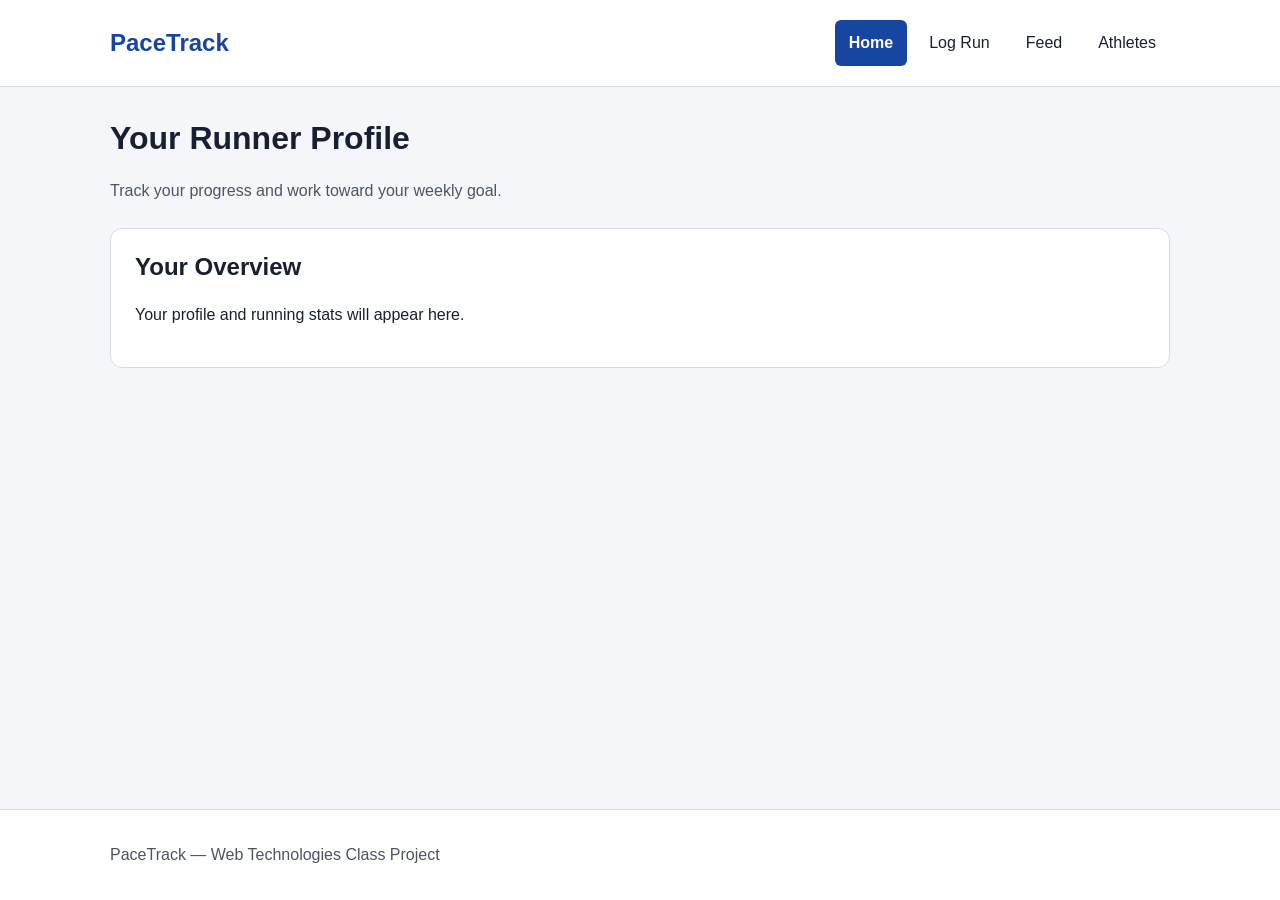
==== index.html @ 9861baba "Add shared page template and styling Added the basic structure for Home, Log Run, Feed, and Athletes" ====
<!DOCTYPE html>
<html lang="en">
<head>
  <meta charset="UTF-8">
  <meta name="viewport" content="width=device-width, initial-scale=1.0">

  <title>Home | PaceTrack</title>

  <link rel="stylesheet" href="css/style.css">

  <script src="js/storage.js" defer></script>
  <script src="js/profile.js" defer></script>
</head>

<body>
  <a class="skip-link" href="#main-content">Skip to content</a>

  <header class="site-header">
    <div class="container header-content">
      <a class="logo" href="index.html">PaceTrack</a>

      <nav aria-label="Main navigation">
        <ul class="nav-links">
          <li>
            <a href="index.html" aria-current="page">Home</a>
          </li>
          <li>
            <a href="tracker.html">Log Run</a>
          </li>
          <li>
            <a href="feed.html">Feed</a>
          </li>
          <li>
            <a href="athletes.html">Athletes</a>
          </li>
        </ul>
      </nav>
    </div>
  </header>

  <main id="main-content" class="container" tabindex="-1">
    <h1>Your Runner Profile</h1>
    <p class="page-description">
      Track your progress and work toward your weekly goal.
    </p>

    <section class="card" aria-labelledby="overview-heading">
      <h2 id="overview-heading">Your Overview</h2>
      <p>Your profile and running stats will appear here.</p>
    </section>
  </main>

  <footer class="site-footer">
    <div class="container">
      <p>PaceTrack — Web Technologies Class Project</p>
    </div>
  </footer>
</body>
</html>
---- css/style.css ----
/* Include padding and borders in element widths. */
* {
  box-sizing: border-box;
}

body {
  margin: 0;
  min-height: 100vh;
  display: flex;
  flex-direction: column;
  font-family: Arial, Helvetica, sans-serif;
  line-height: 1.6;
  color: #172033;
  background-color: #f4f6fa;
}

/* Shared content width for header, main, and footer. */
.container {
  width: 100%;
  max-width: 1100px;
  margin-inline: auto;
  padding-inline: 20px;
}

.site-header {
  background-color: #ffffff;
  border-bottom: 1px solid #d7dce5;
}

.header-content {
  display: flex;
  justify-content: space-between;
  align-items: center;
  flex-wrap: wrap;
  gap: 16px;
  padding-block: 20px;
}

.logo {
  color: #1746a2;
  font-size: 1.5rem;
  font-weight: bold;
  text-decoration: none;
}

.nav-links {
  display: flex;
  flex-wrap: wrap;
  gap: 8px;
  margin: 0;
  padding: 0;
  list-style: none;
}

.nav-links a {
  display: block;
  padding: 10px 14px;
  border-radius: 6px;
  color: #172033;
  text-decoration: none;
}

.nav-links a:hover {
  background-color: #e8eefb;
}

.nav-links a[aria-current="page"] {
  color: #ffffff;
  background-color: #1746a2;
  font-weight: bold;
}

/* Visible outline for keyboard users. */
a:focus-visible,
button:focus-visible,
input:focus-visible,
select:focus-visible,
textarea:focus-visible {
  outline: 3px solid #1746a2;
  outline-offset: 3px;
}

main {
  flex: 1;
  padding-block: 32px;
}

h1,
h2 {
  line-height: 1.2;
}

h1 {
  margin-top: 0;
}

.page-description {
  color: #4b5563;
  margin-bottom: 24px;
}

.card {
  padding: 24px;
  background-color: #ffffff;
  border: 1px solid #d7dce5;
  border-radius: 12px;
}

.card h2 {
  margin-top: 0;
}

.site-footer {
  padding-block: 16px;
  border-top: 1px solid #d7dce5;
  color: #4b5563;
  background-color: #ffffff;
}

/* Hidden until someone reaches it using the Tab key. */
.skip-link {
  position: absolute;
  top: 8px;
  left: 8px;
  transform: translateY(-200%);
  padding: 10px 16px;
  color: #ffffff;
  background-color: #1746a2;
  z-index: 100;
}

.skip-link:focus {
  transform: translateY(0);
}

@media (max-width: 600px) {
  .header-content {
    flex-direction: column;
    align-items: flex-start;
  }

  .nav-links {
    gap: 4px;
  }

  .nav-links a {
    padding: 10px;
  }

  .card {
    padding: 16px;
  }
}
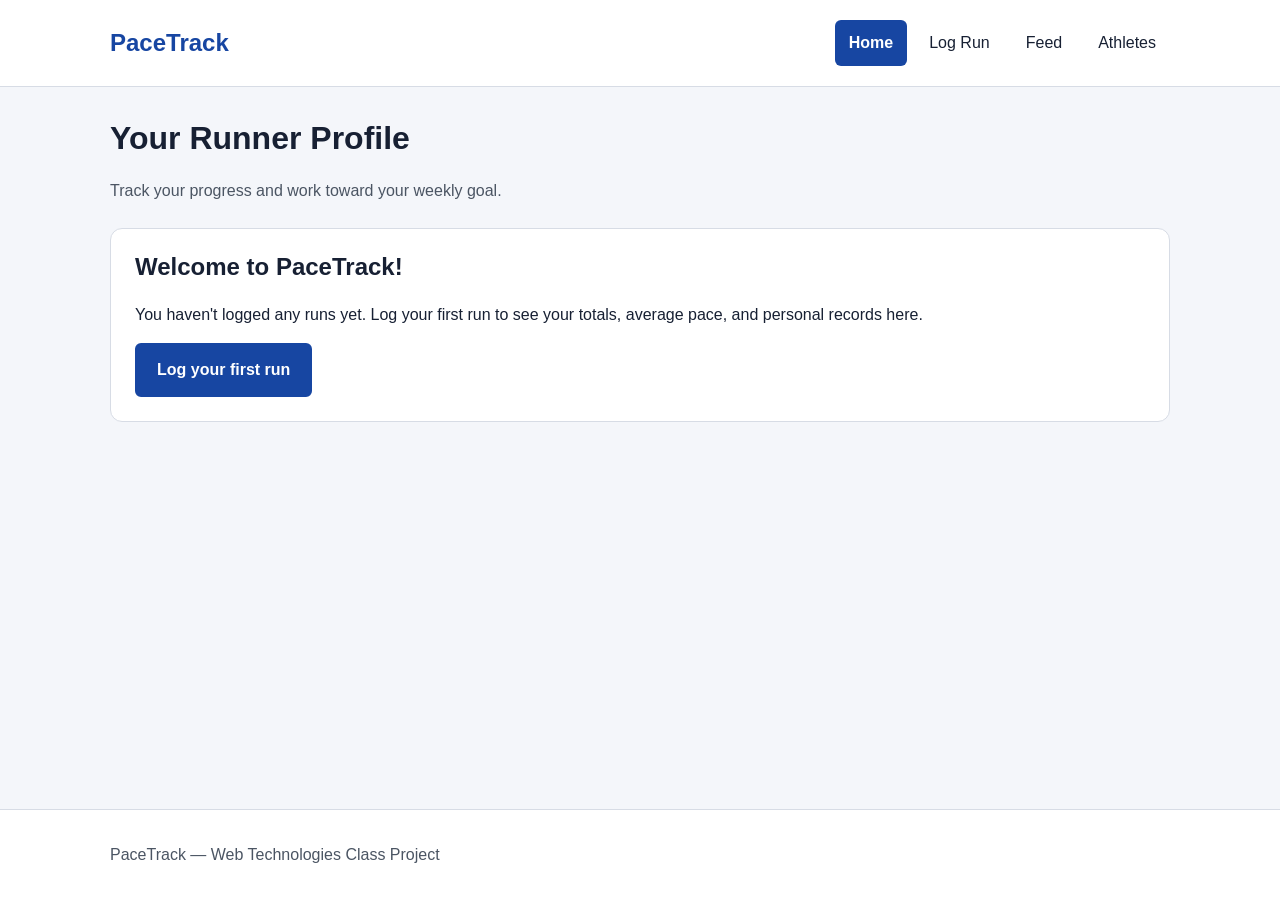
==== commit 1f6da58d: "Added Tracker and Index Pages Can now log runs and display them on the dashboard" ====
--- a/index.html
+++ b/index.html
@@ -44,10 +44,69 @@
       Track your progress and work toward your weekly goal.
     </p>
 
-    <section class="card" aria-labelledby="overview-heading">
-      <h2 id="overview-heading">Your Overview</h2>
-      <p>Your profile and running stats will appear here.</p>
+    <section class="card" id="empty-state" aria-labelledby="empty-heading" hidden>
+      <h2 id="empty-heading">Welcome to PaceTrack!</h2>
+      <p>You haven't logged any runs yet. Log your first run to see your totals, average pace, and personal records here.</p>
+      <a class="button" href="tracker.html">Log your first run</a>
     </section>
+
+    <div id="dashboard" hidden>
+      <section class="card" aria-labelledby="overview-heading">
+        <h2 id="overview-heading">Your Overview</h2>
+        <dl class="stat-grid">
+          <div class="stat">
+            <dt>Total runs</dt>
+            <dd id="stat-total-runs">0</dd>
+          </div>
+          <div class="stat">
+            <dt>Total distance</dt>
+            <dd id="stat-total-distance">0 mi</dd>
+          </div>
+          <div class="stat">
+            <dt>Overall average pace</dt>
+            <dd id="stat-average-pace">—</dd>
+          </div>
+        </dl>
+        <p class="stat-note">Overall average pace is your total running time divided by your total distance.</p>
+      </section>
+
+      <section class="card" aria-labelledby="records-heading">
+        <h2 id="records-heading">Personal Records</h2>
+        <dl class="stat-grid">
+          <div class="stat">
+            <dt>Longest run (distance)</dt>
+            <dd id="record-longest">—</dd>
+            <dd class="stat-detail" id="record-longest-detail"></dd>
+          </div>
+          <div class="stat">
+            <dt>Fastest average pace on a single run</dt>
+            <dd id="record-fastest">—</dd>
+            <dd class="stat-detail" id="record-fastest-detail"></dd>
+          </div>
+        </dl>
+      </section>
+
+      <section class="card" aria-labelledby="recent-heading">
+        <h2 id="recent-heading">Recent Runs</h2>
+        <p class="stat-note">Your five most recent runs, newest first.</p>
+        <div class="table-wrapper">
+          <table class="run-table">
+            <caption class="visually-hidden">Five most recent runs, newest first</caption>
+            <thead>
+              <tr>
+                <th scope="col">Date</th>
+                <th scope="col">Run</th>
+                <th scope="col">Distance</th>
+                <th scope="col">Duration</th>
+                <th scope="col">Pace</th>
+              </tr>
+            </thead>
+            <tbody id="recent-runs"></tbody>
+          </table>
+        </div>
+        <p><a href="tracker.html">Log another run</a></p>
+      </section>
+    </div>
   </main>
 
   <footer class="site-footer">
--- a/css/style.css
+++ b/css/style.css
@@ -150,4 +150,329 @@
   .card {
     padding: 16px;
   }
-}+}
+/* ---------- Shared helpers (Home + Log Run) ---------- */
+
+[hidden] {
+  display: none !important;
+}
+
+/* Text for screen readers only. */
+.visually-hidden {
+  position: absolute;
+  width: 1px;
+  height: 1px;
+  margin: -1px;
+  padding: 0;
+  overflow: hidden;
+  clip: rect(0 0 0 0);
+  white-space: nowrap;
+  border: 0;
+}
+
+.card + .card,
+
+div > .card + .card {
+  margin-top: 24px;
+}
+
+.button {
+  display: inline-block;
+  padding: 12px 20px;
+  border: 2px solid #1746a2;
+  border-radius: 6px;
+  color: #ffffff;
+  background-color: #1746a2;
+  font: inherit;
+  font-weight: bold;
+  text-decoration: none;
+  cursor: pointer;
+}
+
+.button:hover {
+  background-color: #10357c;
+  border-color: #10357c;
+}
+
+.empty-state {
+  color: #4b5563;
+}
+
+/* ---------- Log Run form ---------- */
+
+.form-hint {
+  color: #4b5563;
+  margin-top: 0;
+}
+
+.run-form {
+  display: grid;
+  gap: 16px;
+}
+
+.form-row {
+  display: grid;
+  grid-template-columns: repeat(auto-fit, minmax(220px, 1fr));
+  gap: 16px;
+}
+
+.form-field {
+  display: flex;
+  flex-direction: column;
+  gap: 4px;
+  min-width: 0;
+}
+
+.run-form label,
+.run-form legend {
+  font-weight: bold;
+}
+
+.run-form input,
+.run-form textarea {
+  width: 100%;
+  padding: 10px 12px;
+  border: 1px solid #8a94a6;
+  border-radius: 6px;
+  font: inherit;
+  color: #172033;
+  background-color: #ffffff;
+}
+
+.run-form input[aria-invalid="true"] {
+  border: 2px solid #b42318;
+}
+
+.duration-fieldset {
+  margin: 0;
+  padding: 12px 16px 8px;
+  border: 1px solid #d7dce5;
+  border-radius: 8px;
+}
+
+.duration-fieldset.has-error {
+  border-color: #b42318;
+}
+
+.duration-fieldset legend {
+  padding-inline: 4px;
+}
+
+.duration-inputs {
+  display: grid;
+  grid-template-columns: repeat(3, minmax(0, 1fr));
+  gap: 12px;
+}
+
+.duration-inputs label {
+  display: block;
+  font-weight: normal;
+}
+
+.field-error {
+  margin: 0;
+  min-height: 0;
+  color: #b42318;
+  font-weight: bold;
+}
+
+.field-error:empty {
+  display: none;
+}
+
+.pace-preview {
+  margin: 0;
+  font-size: 1.1rem;
+}
+
+.run-form .button {
+  justify-self: start;
+}
+
+.form-status:empty {
+  display: none;
+}
+
+.form-status {
+  padding: 12px 16px;
+  border-radius: 6px;
+}
+
+.form-status.is-success {
+  color: #05603a;
+  background-color: #ecfdf3;
+  border: 1px solid #6ce9a6;
+}
+
+.form-status.is-error {
+  color: #912018;
+  background-color: #fef3f2;
+  border: 1px solid #fda29b;
+}
+
+/* ---------- Run history list ---------- */
+
+.run-list {
+  display: grid;
+  gap: 12px;
+  margin: 0;
+  padding: 0;
+  list-style: none;
+}
+
+.run-item {
+  padding: 16px;
+  border: 1px solid #d7dce5;
+  border-radius: 8px;
+}
+
+.run-item p {
+  margin: 0;
+}
+
+.run-item-title {
+  font-weight: bold;
+  overflow-wrap: anywhere;
+}
+
+.run-item-date,
+.run-item-notes {
+  color: #4b5563;
+}
+
+.run-item-notes {
+  margin-top: 8px !important;
+  white-space: pre-wrap;
+  overflow-wrap: anywhere;
+}
+
+.run-stats {
+  display: flex;
+  flex-wrap: wrap;
+  gap: 8px 24px;
+  margin: 8px 0 0;
+}
+
+.run-stats dt {
+  font-size: 0.85rem;
+  color: #4b5563;
+}
+
+.run-stats dd {
+  margin: 0;
+  font-weight: bold;
+}
+
+/* ---------- Home dashboard ---------- */
+
+.stat-grid {
+  display: grid;
+  grid-template-columns: repeat(auto-fit, minmax(200px, 1fr));
+  gap: 16px;
+  margin: 0;
+}
+
+.stat {
+  padding: 16px;
+  border-radius: 8px;
+  background-color: #e8eefb;
+}
+
+.stat dt {
+  color: #4b5563;
+  font-size: 0.9rem;
+}
+
+.stat dd {
+  margin: 0;
+  font-size: 1.75rem;
+  font-weight: bold;
+  color: #1746a2;
+}
+
+.stat dd.stat-detail {
+  font-size: 0.9rem;
+  font-weight: normal;
+  color: #4b5563;
+  overflow-wrap: anywhere;
+}
+
+.stat-note {
+  color: #4b5563;
+  font-size: 0.9rem;
+  margin-bottom: 0;
+}
+
+.table-wrapper {
+  margin-top: 16px;
+}
+
+.run-table {
+  width: 100%;
+  border-collapse: collapse;
+}
+
+.run-table th,
+.run-table td {
+  padding: 10px 12px;
+  border-bottom: 1px solid #d7dce5;
+  text-align: left;
+}
+
+.run-table td:nth-child(2) {
+  overflow-wrap: anywhere;
+}
+
+.run-table th {
+  background-color: #f4f6fa;
+}
+
+@media (max-width: 600px) {
+  .duration-inputs {
+    gap: 8px;
+  }
+
+  .stat dd {
+    font-size: 1.4rem;
+  }
+
+  /* Stack table rows as labeled cards on small screens. */
+  .run-table thead {
+    position: absolute;
+    width: 1px;
+    height: 1px;
+    overflow: hidden;
+    clip: rect(0 0 0 0);
+  }
+
+  .run-table,
+  .run-table tbody,
+  .run-table tr,
+  .run-table td {
+    display: block;
+    width: 100%;
+  }
+
+  .run-table tr {
+    margin-bottom: 12px;
+    border: 1px solid #d7dce5;
+    border-radius: 8px;
+  }
+
+  .run-table td {
+    display: flex;
+    justify-content: space-between;
+    gap: 12px;
+    padding: 8px 12px;
+  }
+
+  .run-table td:last-child {
+    border-bottom: none;
+  }
+
+  .run-table td::before {
+    content: attr(data-label);
+    font-weight: bold;
+    color: #4b5563;
+  }
+}
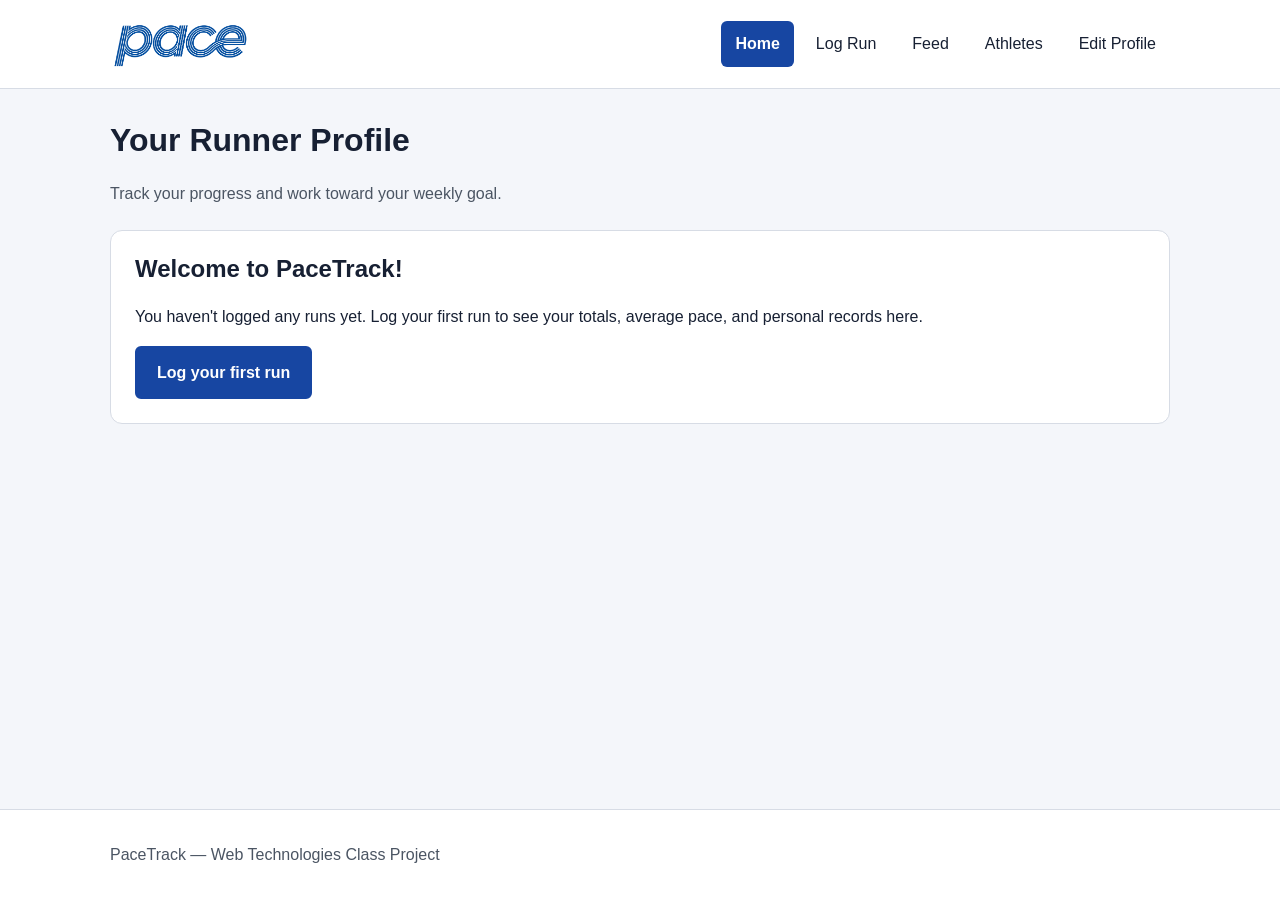
==== commit dc259630: "Athletes, Feed, & Edit Profile Completed the athletes and feed page. Added an additional Edit profil" ====
--- a/index.html
+++ b/index.html
@@ -17,7 +17,9 @@
 
   <header class="site-header">
     <div class="container header-content">
-      <a class="logo" href="index.html">PaceTrack</a>
+      <a class="logo" href="index.html" aria-label="PaceTrack home">
+        <img src="images/pacetrack-logo.png" alt="PaceTrack" width="144" height="48">
+      </a>
 
       <nav aria-label="Main navigation">
         <ul class="nav-links">
@@ -33,6 +35,9 @@
           <li>
             <a href="athletes.html">Athletes</a>
           </li>
+          <li>
+            <a href="edit-profile.html">Edit Profile</a>
+          </li>
         </ul>
       </nav>
     </div>
@@ -40,7 +45,7 @@
 
   <main id="main-content" class="container" tabindex="-1">
     <h1>Your Runner Profile</h1>
-    <p class="page-description">
+    <p class="page-description" id="home-intro">
       Track your progress and work toward your weekly goal.
     </p>
 
--- a/css/style.css
+++ b/css/style.css
@@ -37,10 +37,15 @@
 }
 
 .logo {
-  color: #1746a2;
-  font-size: 1.5rem;
-  font-weight: bold;
+  display: inline-flex;
+  align-items: center;
   text-decoration: none;
+}
+
+.logo img {
+  display: block;
+  height: 48px;
+  width: auto;
 }
 
 .nav-links {
@@ -476,3 +481,404 @@
     color: #4b5563;
   }
 }
+
+/* ---------- Feed + Athletes (community) ---------- */
+
+.button-secondary {
+  color: #1746a2;
+  background-color: #ffffff;
+}
+
+.button-secondary:hover {
+  color: #ffffff;
+}
+
+.section-header {
+  display: flex;
+  flex-wrap: wrap;
+  justify-content: space-between;
+  align-items: baseline;
+  gap: 8px 16px;
+}
+
+.section-header a {
+  color: #1746a2;
+  font-weight: bold;
+}
+
+.community-note {
+  color: #4b5563;
+  margin-top: 0;
+}
+
+.community-note a {
+  color: #1746a2;
+}
+
+.badge {
+  display: inline-block;
+  padding: 1px 8px;
+  border-radius: 999px;
+  font-size: 0.8rem;
+  font-weight: bold;
+  line-height: 1.5;
+  white-space: nowrap;
+  vertical-align: middle;
+}
+
+.badge-sample {
+  color: #7a2e0e;
+  background-color: #fef0c7;
+  border: 1px solid #f7b27a;
+}
+
+.badge-me {
+  color: #1746a2;
+  background-color: #e8eefb;
+  border: 1px solid #a9bdf0;
+}
+
+/* Warnings about storage problems, shown above the main card. */
+.notice {
+  margin-bottom: 24px;
+  padding: 12px 16px;
+  color: #7a2e0e;
+  background-color: #fffaeb;
+  border: 1px solid #f7b27a;
+  border-radius: 8px;
+}
+
+.notice p {
+  margin: 0;
+}
+
+.notice .button {
+  margin-top: 12px;
+}
+
+/* Filters: radio buttons styled as a segmented control. */
+.filter-group {
+  margin: 0;
+  padding: 0;
+  border: 0;
+  min-width: 0;
+}
+
+.filter-group legend {
+  padding: 0;
+  margin-bottom: 6px;
+  font-weight: bold;
+}
+
+.segmented {
+  position: relative;
+  display: inline-flex;
+  flex-wrap: wrap;
+  gap: 8px;
+}
+
+.segmented input {
+  position: absolute;
+  opacity: 0;
+  width: 1px;
+  height: 1px;
+  margin: 0;
+}
+
+.segmented label {
+  display: block;
+  padding: 8px 16px;
+  border: 2px solid #1746a2;
+  border-radius: 999px;
+  color: #1746a2;
+  background-color: #ffffff;
+  font-weight: bold;
+  cursor: pointer;
+}
+
+.segmented label:hover {
+  background-color: #e8eefb;
+}
+
+.segmented input:checked + label {
+  color: #ffffff;
+  background-color: #1746a2;
+}
+
+.segmented input:focus-visible + label {
+  outline: 3px solid #1746a2;
+  outline-offset: 3px;
+}
+
+.results-status {
+  margin: 16px 0 12px;
+  color: #4b5563;
+}
+
+.empty-panel {
+  padding: 20px;
+  border: 1px dashed #8a94a6;
+  border-radius: 8px;
+  color: #4b5563;
+}
+
+.empty-panel p {
+  margin: 0 0 12px;
+}
+
+.empty-panel p:last-child {
+  margin-bottom: 0;
+}
+
+.empty-panel a {
+  color: #1746a2;
+  font-weight: bold;
+}
+
+/* Like and Follow buttons: outlined, filled when pressed. */
+.button-toggle {
+  display: inline-flex;
+  align-items: center;
+  gap: 6px;
+  min-height: 44px;
+  padding: 8px 16px;
+  border: 2px solid #1746a2;
+  border-radius: 6px;
+  color: #1746a2;
+  background-color: #ffffff;
+  font: inherit;
+  font-weight: bold;
+  cursor: pointer;
+}
+
+.button-toggle:hover {
+  background-color: #e8eefb;
+}
+
+.button-toggle[aria-pressed="true"] {
+  color: #ffffff;
+  background-color: #1746a2;
+}
+
+.button-toggle[aria-pressed="true"]::before {
+  content: "\2713";
+}
+
+.button-toggle[aria-pressed="true"]:hover {
+  background-color: #10357c;
+  border-color: #10357c;
+}
+
+.button-toggle:disabled {
+  border-color: #8a94a6;
+  color: #4b5563;
+  background-color: #f4f6fa;
+  cursor: not-allowed;
+}
+
+.avatar {
+  display: inline-flex;
+  flex-shrink: 0;
+  align-items: center;
+  justify-content: center;
+  width: 44px;
+  height: 44px;
+  border-radius: 50%;
+  color: #ffffff;
+  font-weight: bold;
+  letter-spacing: 0.02em;
+}
+
+.avatar-large {
+  width: 56px;
+  height: 56px;
+  font-size: 1.2rem;
+}
+
+/* Feed */
+
+.activity-list {
+  display: grid;
+  gap: 16px;
+  margin: 0;
+  padding: 0;
+  list-style: none;
+}
+
+.activity-card {
+  padding: 16px;
+  border: 1px solid #d7dce5;
+  border-radius: 8px;
+}
+
+.activity-header {
+  display: flex;
+  align-items: center;
+  gap: 12px;
+}
+
+.activity-meta {
+  min-width: 0;
+}
+
+.activity-meta p {
+  margin: 0;
+}
+
+.activity-name {
+  overflow-wrap: anywhere;
+}
+
+.activity-date {
+  color: #4b5563;
+  font-size: 0.9rem;
+}
+
+.activity-title {
+  margin: 12px 0 0;
+  font-size: 1.15rem;
+  overflow-wrap: anywhere;
+}
+
+.activity-actions {
+  display: flex;
+  flex-wrap: wrap;
+  align-items: center;
+  gap: 8px 12px;
+  margin-top: 12px;
+}
+
+.like-count {
+  color: #4b5563;
+}
+
+/* Athletes */
+
+.athlete-controls {
+  display: flex;
+  flex-wrap: wrap;
+  align-items: flex-end;
+  gap: 16px 24px;
+  margin-bottom: 4px;
+}
+
+.search-field {
+  flex: 1 1 260px;
+}
+
+.search-field label {
+  font-weight: bold;
+}
+
+.search-field input {
+  width: 100%;
+  padding: 10px 12px;
+  border: 1px solid #8a94a6;
+  border-radius: 6px;
+  font: inherit;
+  color: #172033;
+  background-color: #ffffff;
+}
+
+.athlete-grid {
+  display: grid;
+  grid-template-columns: repeat(auto-fill, minmax(260px, 1fr));
+  gap: 16px;
+  margin: 0;
+  padding: 0;
+  list-style: none;
+}
+
+.athlete-card {
+  display: flex;
+  flex-direction: column;
+  gap: 12px;
+  padding: 16px;
+  border: 1px solid #d7dce5;
+  border-radius: 8px;
+}
+
+.athlete-card p {
+  margin: 0;
+}
+
+.athlete-header {
+  display: flex;
+  align-items: center;
+  gap: 12px;
+}
+
+.athlete-name {
+  margin: 0;
+  font-size: 1.15rem;
+}
+
+.athlete-location {
+  color: #4b5563;
+}
+
+.athlete-bio {
+  flex: 1;
+}
+
+.athlete-card .run-stats {
+  margin: 0;
+}
+
+.athlete-follow {
+  align-self: flex-start;
+}
+
+#athletes-heading:focus {
+  outline: none;
+}
+
+@media (max-width: 600px) {
+  .segmented {
+    display: flex;
+  }
+
+  .segmented label {
+    padding: 8px 12px;
+  }
+
+  .athlete-grid {
+    grid-template-columns: 1fr;
+  }
+}
+
+/* ---------- Edit Profile ---------- */
+
+.name-form .form-hint {
+  margin: 0 0 4px;
+  font-size: 0.9rem;
+}
+
+.name-form input {
+  max-width: 420px;
+}
+
+.run-item-actions {
+  margin-top: 12px;
+}
+
+.button-danger {
+  min-height: 44px;
+  padding: 8px 16px;
+  border: 2px solid #b42318;
+  border-radius: 6px;
+  color: #b42318;
+  background-color: #ffffff;
+  font: inherit;
+  font-weight: bold;
+  cursor: pointer;
+}
+
+.button-danger:hover {
+  color: #ffffff;
+  background-color: #b42318;
+}
+
+#manage-heading:focus {
+  outline: none;
+}
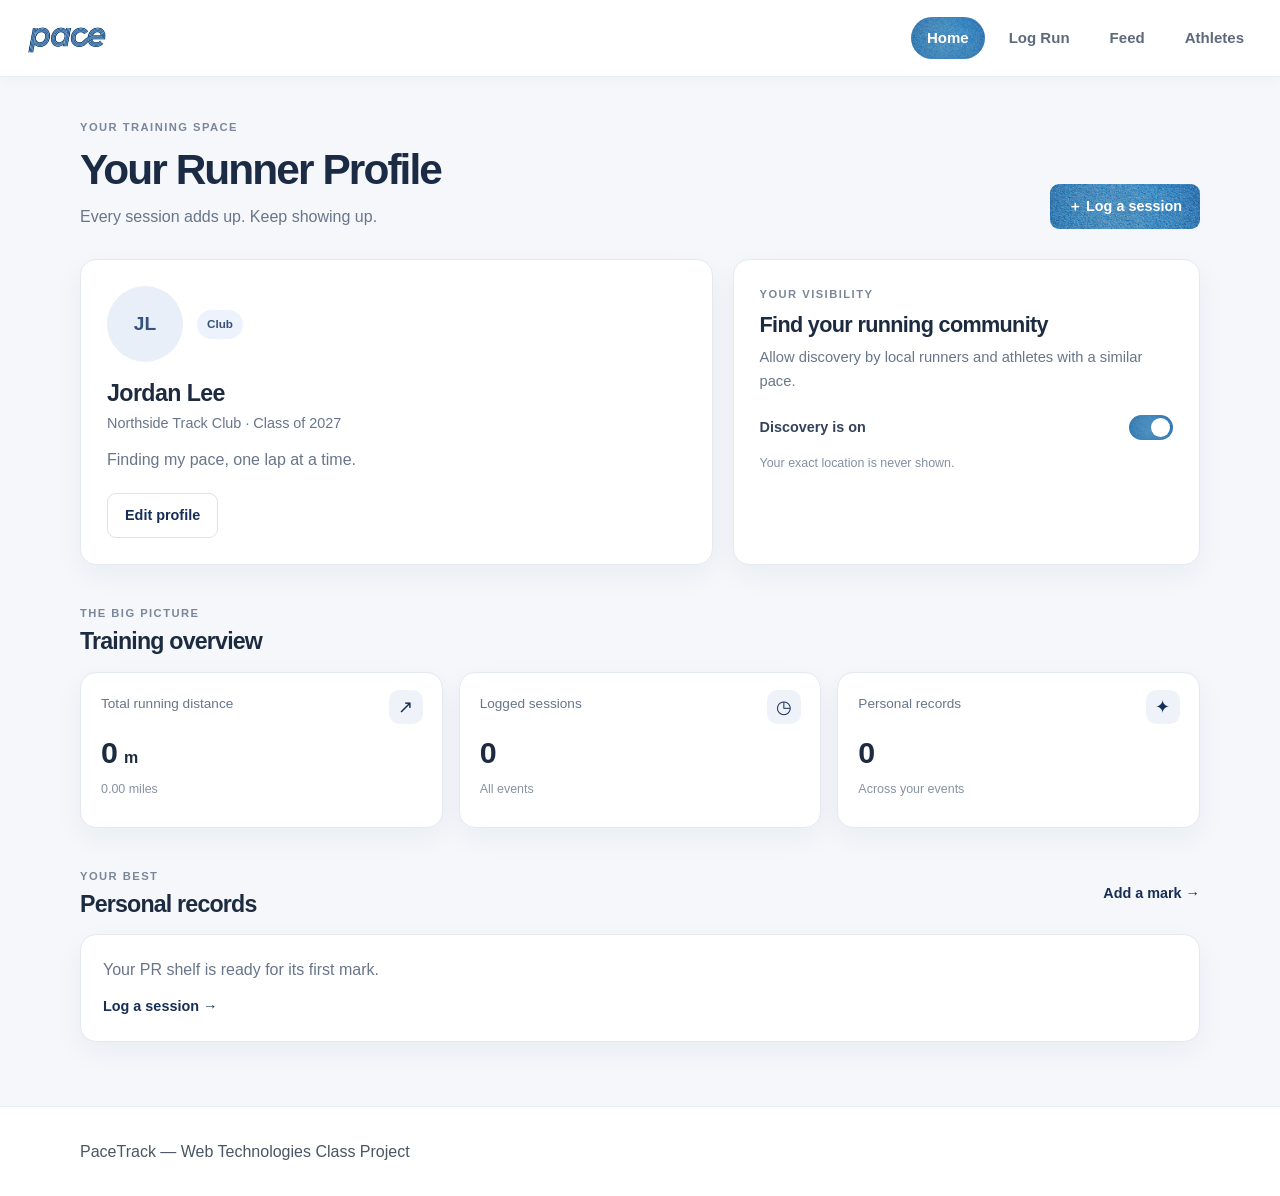
==== commit 5aae0250: "Textures + Events Added new events. Modified website color and texture to match track theme." ====
--- a/index.html
+++ b/index.html
@@ -8,8 +8,7 @@
 
   <link rel="stylesheet" href="css/style.css">
 
-  <script src="js/storage.js" defer></script>
-  <script src="js/profile.js" defer></script>
+  <script src="js/app.js" defer></script>
 </head>
 
 <body>
@@ -18,7 +17,7 @@
   <header class="site-header">
     <div class="container header-content">
       <a class="logo" href="index.html" aria-label="PaceTrack home">
-        <img src="images/pacetrack-logo.png" alt="PaceTrack" width="144" height="48">
+        <img src="assets/pacetrack-logo.png" alt="PaceTrack logo">
       </a>
 
       <nav aria-label="Main navigation">
@@ -35,84 +34,12 @@
           <li>
             <a href="athletes.html">Athletes</a>
           </li>
-          <li>
-            <a href="edit-profile.html">Edit Profile</a>
-          </li>
         </ul>
       </nav>
     </div>
   </header>
 
-  <main id="main-content" class="container" tabindex="-1">
-    <h1>Your Runner Profile</h1>
-    <p class="page-description" id="home-intro">
-      Track your progress and work toward your weekly goal.
-    </p>
-
-    <section class="card" id="empty-state" aria-labelledby="empty-heading" hidden>
-      <h2 id="empty-heading">Welcome to PaceTrack!</h2>
-      <p>You haven't logged any runs yet. Log your first run to see your totals, average pace, and personal records here.</p>
-      <a class="button" href="tracker.html">Log your first run</a>
-    </section>
-
-    <div id="dashboard" hidden>
-      <section class="card" aria-labelledby="overview-heading">
-        <h2 id="overview-heading">Your Overview</h2>
-        <dl class="stat-grid">
-          <div class="stat">
-            <dt>Total runs</dt>
-            <dd id="stat-total-runs">0</dd>
-          </div>
-          <div class="stat">
-            <dt>Total distance</dt>
-            <dd id="stat-total-distance">0 mi</dd>
-          </div>
-          <div class="stat">
-            <dt>Overall average pace</dt>
-            <dd id="stat-average-pace">—</dd>
-          </div>
-        </dl>
-        <p class="stat-note">Overall average pace is your total running time divided by your total distance.</p>
-      </section>
-
-      <section class="card" aria-labelledby="records-heading">
-        <h2 id="records-heading">Personal Records</h2>
-        <dl class="stat-grid">
-          <div class="stat">
-            <dt>Longest run (distance)</dt>
-            <dd id="record-longest">—</dd>
-            <dd class="stat-detail" id="record-longest-detail"></dd>
-          </div>
-          <div class="stat">
-            <dt>Fastest average pace on a single run</dt>
-            <dd id="record-fastest">—</dd>
-            <dd class="stat-detail" id="record-fastest-detail"></dd>
-          </div>
-        </dl>
-      </section>
-
-      <section class="card" aria-labelledby="recent-heading">
-        <h2 id="recent-heading">Recent Runs</h2>
-        <p class="stat-note">Your five most recent runs, newest first.</p>
-        <div class="table-wrapper">
-          <table class="run-table">
-            <caption class="visually-hidden">Five most recent runs, newest first</caption>
-            <thead>
-              <tr>
-                <th scope="col">Date</th>
-                <th scope="col">Run</th>
-                <th scope="col">Distance</th>
-                <th scope="col">Duration</th>
-                <th scope="col">Pace</th>
-              </tr>
-            </thead>
-            <tbody id="recent-runs"></tbody>
-          </table>
-        </div>
-        <p><a href="tracker.html">Log another run</a></p>
-      </section>
-    </div>
-  </main>
+  <main id="main-content" class="container" tabindex="-1"></main>
 
   <footer class="site-footer">
     <div class="container">
--- a/css/style.css
+++ b/css/style.css
@@ -44,7 +44,7 @@
 
 .logo img {
   display: block;
-  height: 48px;
+  height: 52px;
   width: auto;
 }
 
@@ -72,6 +72,9 @@
 .nav-links a[aria-current="page"] {
   color: #ffffff;
   background-color: #1746a2;
+  background-image: url("../assets/blue-texture.png");
+  background-size: cover;
+  background-position: center;
   font-weight: bold;
 }
 
@@ -131,6 +134,9 @@
   padding: 10px 16px;
   color: #ffffff;
   background-color: #1746a2;
+  background-image: url("../assets/blue-texture.png");
+  background-size: cover;
+  background-position: center;
   z-index: 100;
 }
 
@@ -156,729 +162,1054 @@
     padding: 16px;
   }
 }
-/* ---------- Shared helpers (Home + Log Run) ---------- */
-
-[hidden] {
-  display: none !important;
-}
-
-/* Text for screen readers only. */
-.visually-hidden {
+
+/* PaceTrack app views */
+:root {
+  --navy: #172f57;
+  --navy-hover: #233f6b;
+  --muted: #68758a;
+  --line: #e4e9f0;
+  --surface: #ffffff;
+  --page: #f5f7fb;
+  --blue-soft: #edf3fd;
+  --green: #237b55;
+  --shadow: 0 10px 28px rgb(23 47 87 / 5%);
+}
+
+body {
+  color: #1d2b40;
+  background: var(--page);
+}
+
+.container {
+  max-width: 1160px;
+}
+
+.site-header {
+  position: sticky;
+  top: 0;
+  z-index: 20;
+  border-color: #e9edf3;
+  box-shadow: 0 3px 14px rgb(28 43 67 / 3%);
+}
+
+.site-header .container {
+  max-width: none;
+  margin-inline: 0;
+}
+
+.header-content {
+  min-height: 76px;
+  padding-block: 12px;
+}
+
+.logo {
+  color: var(--navy);
+  letter-spacing: -0.05em;
+  font-size: 1.65rem;
+}
+
+.nav-links a {
+  padding: 9px 16px;
+  border-radius: 999px;
+  color: #5e6a7c;
+  font-size: 0.94rem;
+  font-weight: 600;
+  transition: background-color 140ms ease, color 140ms ease;
+}
+
+.nav-links a:hover {
+  color: var(--navy);
+  background: #f0f3f8;
+}
+
+.nav-links a[aria-current="page"] {
+  color: #fff;
+  background-color: var(--navy);
+  background-image: url("../assets/blue-texture.png");
+  background-size: cover;
+  background-position: center;
+}
+
+main.container {
+  padding-block: 42px 64px;
+}
+
+.page-heading {
+  display: flex;
+  justify-content: space-between;
+  align-items: flex-end;
+  gap: 24px;
+  margin-bottom: 30px;
+}
+
+.page-heading h1 {
+  margin: 0;
+  color: #1b2b44;
+  font-size: clamp(2rem, 4vw, 2.65rem);
+  letter-spacing: -0.045em;
+}
+
+.eyebrow {
+  margin: 0 0 8px;
+  color: #7a879a;
+  font-size: 0.7rem;
+  font-weight: 800;
+  letter-spacing: 0.13em;
+}
+
+.page-description {
+  margin: 8px 0 0;
+  color: var(--muted);
+}
+
+.card {
+  border: 1px solid var(--line);
+  border-radius: 16px;
+  background: var(--surface);
+  box-shadow: var(--shadow);
+}
+
+.button {
+  display: inline-flex;
+  justify-content: center;
+  align-items: center;
+  gap: 8px;
+  min-height: 42px;
+  padding: 10px 17px;
+  border: 1px solid transparent;
+  border-radius: 9px;
+  font: inherit;
+  font-size: 0.9rem;
+  font-weight: 700;
+  text-decoration: none;
+  cursor: pointer;
+  transition: background-color 140ms ease, border-color 140ms ease, transform 140ms ease;
+}
+
+.button:active {
+  transform: translateY(1px);
+}
+
+.button-primary {
+  color: #fff;
+  background-color: var(--navy);
+  background-image: url("../assets/blue-texture.png");
+  background-size: cover;
+  background-position: center;
+}
+
+.button-primary:hover {
+  background-color: var(--navy-hover);
+  background-image: url("../assets/blue-texture.png");
+  background-size: cover;
+  background-position: center;
+}
+
+.button-secondary {
+  color: var(--navy);
+  border-color: #dce3ed;
+  background: #fff;
+}
+
+.button-secondary:hover {
+  background: #f3f6fa;
+}
+
+.button-wide {
+  width: 100%;
+}
+
+.text-link {
+  color: var(--navy);
+  font-size: 0.9rem;
+  font-weight: 700;
+  text-decoration: none;
+}
+
+.text-link:hover,
+.notice-banner a:hover {
+  text-decoration: underline;
+}
+
+.profile-layout {
+  display: grid;
+  grid-template-columns: minmax(0, 1.15fr) minmax(300px, 0.85fr);
+  gap: 20px;
+}
+
+.profile-card,
+.privacy-card {
+  padding: 26px;
+}
+
+.profile-top,
+.athlete-card-top {
+  display: flex;
+  align-items: center;
+  gap: 14px;
+}
+
+.avatar {
+  display: inline-grid;
+  flex: 0 0 auto;
+  place-items: center;
+  width: 76px;
+  height: 76px;
+  overflow: hidden;
+  border-radius: 50%;
+  object-fit: cover;
+}
+
+.avatar-placeholder {
+  color: #35527c;
+  background: #e8eff9;
+  font-size: 1.2rem;
+  font-weight: 800;
+}
+
+.avatar-small {
+  width: 42px;
+  height: 42px;
+  font-size: 0.8rem;
+}
+
+.avatar-large {
+  width: 64px;
+  height: 64px;
+  font-size: 1rem;
+}
+
+.tag,
+.event-badge {
+  display: inline-flex;
+  align-items: center;
+  padding: 5px 10px;
+  border-radius: 999px;
+  color: #385277;
+  background: var(--blue-soft);
+  font-size: 0.73rem;
+  font-weight: 700;
+}
+
+.profile-card h2 {
+  margin: 18px 0 2px;
+  font-size: 1.45rem;
+  letter-spacing: -0.025em;
+}
+
+.profile-school,
+.profile-bio {
+  color: var(--muted);
+}
+
+.profile-school {
+  margin: 4px 0 12px;
+  font-size: 0.9rem;
+}
+
+.profile-bio {
+  margin: 0 0 20px;
+}
+
+.privacy-card h2,
+.tracker-aside h2 {
+  margin: 0 0 8px;
+  font-size: 1.35rem;
+  letter-spacing: -0.03em;
+}
+
+.privacy-card > p:not(.eyebrow, .privacy-note) {
+  max-width: 390px;
+  margin: 0 0 22px;
+  color: var(--muted);
+  font-size: 0.92rem;
+}
+
+.switch-row {
+  display: flex;
+  align-items: center;
+  justify-content: space-between;
+  gap: 14px;
+  color: #33425a;
+  font-size: 0.9rem;
+  font-weight: 700;
+  cursor: pointer;
+}
+
+.switch-row input {
   position: absolute;
   width: 1px;
   height: 1px;
-  margin: -1px;
-  padding: 0;
+  opacity: 0;
+}
+
+.switch {
+  position: relative;
+  width: 44px;
+  height: 25px;
+  border-radius: 999px;
+  background: #cbd3df;
+  transition: background 150ms ease;
+}
+
+.switch::after {
+  position: absolute;
+  top: 3px;
+  left: 3px;
+  width: 19px;
+  height: 19px;
+  border-radius: 50%;
+  background: #fff;
+  content: "";
+  transition: transform 150ms ease;
+}
+
+.switch-row input:checked + .switch {
+  background-color: var(--navy);
+  background-image: url("../assets/blue-texture.png");
+  background-size: cover;
+  background-position: center;
+}
+
+.switch-row input:checked + .switch::after {
+  transform: translateX(19px);
+}
+
+.switch-row input:focus-visible + .switch {
+  outline: 3px solid #7899d3;
+  outline-offset: 3px;
+}
+
+.privacy-note {
+  margin: 14px 0 0;
+  color: #8390a2;
+  font-size: 0.78rem;
+}
+
+.section-block {
+  margin-top: 40px;
+}
+
+.section-heading {
+  display: flex;
+  align-items: center;
+  justify-content: space-between;
+  gap: 16px;
+  margin-bottom: 16px;
+}
+
+.section-heading h2 {
+  margin: 0;
+  font-size: 1.45rem;
+  letter-spacing: -0.035em;
+}
+
+.section-heading .eyebrow {
+  margin-bottom: 5px;
+}
+
+.stats-grid {
+  display: grid;
+  grid-template-columns: repeat(3, minmax(0, 1fr));
+  gap: 16px;
+}
+
+.stat-card {
+  position: relative;
+  min-height: 156px;
+  padding: 20px;
+}
+
+.stat-icon {
+  position: absolute;
+  top: 17px;
+  right: 19px;
+  display: grid;
+  width: 34px;
+  height: 34px;
+  place-items: center;
+  border-radius: 10px;
+  color: var(--navy);
+  background: #eff3f9;
+  font-size: 1.1rem;
+}
+
+.stat-card p {
+  margin: 0 0 14px;
+  color: var(--muted);
+  font-size: 0.85rem;
+}
+
+.stat-card strong {
+  display: block;
+  color: #1d2b40;
+  font-size: 1.9rem;
+  letter-spacing: -0.04em;
+}
+
+.stat-card strong small {
+  font-size: 1rem;
+}
+
+.stat-sub {
+  display: block;
+  margin-top: 3px;
+  color: #8792a2;
+  font-size: 0.78rem;
+}
+
+.pr-grid {
+  display: grid;
+  grid-template-columns: repeat(auto-fit, minmax(190px, 1fr));
+  gap: 14px;
+}
+
+.pr-card {
+  display: flex;
+  flex-direction: column;
+  align-items: flex-start;
+  gap: 11px;
+  padding: 18px;
+}
+
+.pr-card strong {
+  font-size: 1.3rem;
+}
+
+.pr-card > span:last-child {
+  color: var(--muted);
+  font-size: 0.8rem;
+}
+
+.empty-card {
+  padding: 22px;
+  color: var(--muted);
+}
+
+.empty-card p {
+  margin: 0 0 10px;
+}
+
+.tracker-layout {
+  display: grid;
+  grid-template-columns: minmax(0, 1.55fr) minmax(245px, 0.7fr);
+  align-items: start;
+  gap: 22px;
+}
+
+.form-card {
+  padding: 26px;
+}
+
+.form-card > label,
+.modal-form > label,
+.modal-form .form-grid label {
+  display: block;
+  margin: 0 0 17px;
+  color: #34445c;
+  font-size: 0.87rem;
+  font-weight: 700;
+}
+
+.form-card input:not([type="checkbox"], [type="file"]),
+.form-card select,
+.modal-form input:not([type="file"]),
+.modal-form select,
+.modal-form textarea,
+.import-row input,
+.search-field input {
+  display: block;
+  width: 100%;
+  min-height: 44px;
+  margin-top: 7px;
+  padding: 10px 12px;
+  border: 1px solid #dce3ed;
+  border-radius: 8px;
+  color: #24334a;
+  background: #fff;
+  font: inherit;
+  font-size: 0.9rem;
+}
+
+.form-card textarea,
+.modal-form textarea {
+  resize: vertical;
+}
+
+.form-card input:focus,
+.form-card select:focus,
+.modal-form input:focus,
+.modal-form select:focus,
+.modal-form textarea:focus,
+.import-row input:focus,
+.search-field input:focus {
+  border-color: #718db8;
+  outline: 3px solid rgb(113 141 184 / 18%);
+}
+
+.form-grid {
+  display: grid;
+  grid-template-columns: repeat(2, minmax(0, 1fr));
+  gap: 14px;
+}
+
+.form-grid label {
+  min-width: 0;
+}
+
+.label-hint {
+  display: inline-block;
+  margin-left: 5px;
+  color: #8994a4;
+  font-size: 0.76rem;
+  font-weight: 400;
+}
+
+.field-pair {
+  display: grid;
+  grid-template-columns: 1fr 1fr;
+  gap: 12px;
+}
+
+.choice-fieldset {
+  display: grid;
+  gap: 9px;
+  margin: 0 0 17px;
+  padding: 14px;
+  border: 1px solid var(--line);
+  border-radius: 10px;
+}
+
+.choice-fieldset legend {
+  padding-inline: 5px;
+  color: #34445c;
+  font-size: 0.87rem;
+  font-weight: 700;
+}
+
+.check-row {
+  display: flex;
+  align-items: center;
+  gap: 9px;
+  color: #536176;
+  font-size: 0.85rem;
+}
+
+.check-row input {
+  width: 16px;
+  height: 16px;
+  accent-color: var(--navy);
+}
+
+.calculation-preview {
+  display: block;
+  padding-top: 5px;
+  color: #536b8e;
+  font-size: 0.82rem;
+}
+
+.photo-preview img {
+  display: block;
+  max-width: min(100%, 300px);
+  max-height: 200px;
+  margin: -5px 0 16px;
+  border-radius: 10px;
+  object-fit: cover;
+}
+
+.import-panel {
+  margin: 21px 0;
+  padding: 18px;
+  border: 1px solid #e6ebf2;
+  border-radius: 12px;
+  background: #f8fafd;
+}
+
+.import-panel h3 {
+  margin: 0;
+  font-size: 1rem;
+}
+
+.import-panel > div:first-child > p:last-child {
+  margin: 4px 0 13px;
+  color: var(--muted);
+  font-size: 0.82rem;
+}
+
+.provider-buttons,
+.filter-pills {
+  display: flex;
+  flex-wrap: wrap;
+  gap: 8px;
+}
+
+.provider-button,
+.filter-pill {
+  padding: 8px 13px;
+  border: 1px solid #e0e6ef;
+  border-radius: 999px;
+  color: #59677b;
+  background: #fff;
+  font: inherit;
+  font-size: 0.8rem;
+  font-weight: 700;
+  cursor: pointer;
+}
+
+.provider-button.is-selected,
+.filter-pill.is-active {
+  border-color: var(--navy);
+  color: #fff;
+  background-color: var(--navy);
+  background-image: url("../assets/blue-texture.png");
+  background-size: cover;
+  background-position: center;
+}
+
+.import-row {
+  display: flex;
+  align-items: center;
+  gap: 9px;
+  margin-top: 12px;
+}
+
+.import-row input {
+  min-width: 0;
+  margin: 0;
+}
+
+.verified-note {
+  margin: 12px 0 0;
+  color: var(--green);
+  font-size: 0.82rem;
+  font-weight: 700;
+}
+
+.form-error {
+  margin: 0 0 12px;
+  color: #a42e35;
+  font-size: 0.87rem;
+}
+
+.tracker-aside {
+  position: sticky;
+  top: 100px;
+  padding: 24px;
+  background: linear-gradient(145deg, #fff, #f1f5fb);
+}
+
+.aside-icon {
+  display: grid;
+  width: 42px;
+  height: 42px;
+  margin-bottom: 23px;
+  place-items: center;
+  border-radius: 12px;
+  color: #334f79;
+  background: #e7eef9;
+  font-size: 1.2rem;
+}
+
+.tracker-aside > p:not(.eyebrow) {
+  margin-bottom: 22px;
+  color: var(--muted);
+  font-size: 0.9rem;
+}
+
+.feed-toolbar,
+.directory-controls {
+  padding: 14px;
+}
+
+.feed-stream {
+  display: grid;
+  max-width: 800px;
+  gap: 16px;
+  margin: 18px auto 0;
+}
+
+.workout-card {
+  padding: 20px;
+}
+
+.workout-author {
+  display: flex;
+  align-items: center;
+  gap: 11px;
+}
+
+.author-details {
+  display: grid;
+  min-width: 0;
+  flex: 1;
+}
+
+.author-details strong {
   overflow: hidden;
-  clip: rect(0 0 0 0);
+  text-overflow: ellipsis;
   white-space: nowrap;
+}
+
+.author-details span {
+  overflow: hidden;
+  color: #8792a2;
+  font-size: 0.79rem;
+  text-overflow: ellipsis;
+  white-space: nowrap;
+}
+
+.verified-badge {
+  color: var(--green);
+  font-size: 0.75rem;
+  font-weight: 700;
+  white-space: nowrap;
+}
+
+.button-follow {
+  min-height: 34px;
+  padding: 6px 12px;
+  border-color: #dce3ed;
+  color: var(--navy);
+  background: #fff;
+  font-size: 0.78rem;
+}
+
+.button-follow:hover,
+.button-follow.is-following {
+  background: #eff3f8;
+}
+
+.workout-main {
+  display: flex;
+  align-items: center;
+  flex-wrap: wrap;
+  gap: 11px;
+  margin: 20px 0 16px 53px;
+}
+
+.workout-mark {
+  font-size: 1.34rem;
+  letter-spacing: -0.03em;
+}
+
+.workout-speed {
+  color: #61728b;
+  font-size: 0.82rem;
+}
+
+.workout-photo {
+  display: block;
+  width: min(100%, 560px);
+  max-height: 340px;
+  margin: 4px 0 16px 53px;
+  border-radius: 11px;
+  object-fit: cover;
+}
+
+.reaction-row {
+  display: flex;
+  flex-wrap: wrap;
+  gap: 8px;
+  padding-top: 14px;
+  border-top: 1px solid #edf0f5;
+}
+
+.reaction-button {
+  padding: 7px 10px;
   border: 0;
-}
-
-.card + .card,
-
-div > .card + .card {
-  margin-top: 24px;
-}
-
-.button {
-  display: inline-block;
-  padding: 12px 20px;
-  border: 2px solid #1746a2;
+  border-radius: 8px;
+  color: #627087;
+  background: transparent;
+  font: inherit;
+  font-size: 0.8rem;
+  cursor: pointer;
+}
+
+.reaction-button:hover,
+.reaction-button.is-reacted {
+  background: #f3f6fa;
+}
+
+.reaction-button b {
+  margin-left: 2px;
+  color: #33445e;
+  font-size: 0.75rem;
+}
+
+.notice-banner {
+  margin-top: 16px;
+  padding: 13px 16px;
+  border: 1px solid #e9dfc2;
+  border-radius: 10px;
+  color: #6e5c33;
+  background: #fffaf0;
+  font-size: 0.86rem;
+}
+
+.notice-banner a {
+  color: #55431c;
+  font-weight: 700;
+}
+
+.directory-controls {
+  display: grid;
+  gap: 16px;
+}
+
+.search-field {
+  display: flex;
+  align-items: center;
+  gap: 10px;
+  max-width: 520px;
+  color: #8490a2;
+  font-size: 1.3rem;
+}
+
+.search-field input {
+  margin: 0;
+}
+
+.filter-pill.is-disabled {
+  color: #929bab;
+}
+
+.athlete-grid {
+  display: grid;
+  grid-template-columns: repeat(3, minmax(0, 1fr));
+  gap: 16px;
+  margin-top: 20px;
+}
+
+.athlete-card {
+  padding: 20px;
+}
+
+.athlete-card-top {
+  justify-content: space-between;
+  margin-bottom: 17px;
+}
+
+.athlete-card h3 {
+  margin: 0;
+  font-size: 1.13rem;
+}
+
+.athlete-school,
+.athlete-meta {
+  margin: 3px 0;
+  color: var(--muted);
+  font-size: 0.83rem;
+}
+
+.event-list {
+  display: flex;
+  flex-wrap: wrap;
+  gap: 6px;
+  margin: 14px 0;
+}
+
+.event-list span {
+  padding: 4px 8px;
   border-radius: 6px;
-  color: #ffffff;
-  background-color: #1746a2;
-  font: inherit;
-  font-weight: bold;
-  text-decoration: none;
-  cursor: pointer;
-}
-
-.button:hover {
-  background-color: #10357c;
-  border-color: #10357c;
-}
-
-.empty-state {
-  color: #4b5563;
-}
-
-/* ---------- Log Run form ---------- */
-
-.form-hint {
-  color: #4b5563;
-  margin-top: 0;
-}
-
-.run-form {
-  display: grid;
-  gap: 16px;
-}
-
-.form-row {
-  display: grid;
-  grid-template-columns: repeat(auto-fit, minmax(220px, 1fr));
-  gap: 16px;
-}
-
-.form-field {
-  display: flex;
-  flex-direction: column;
-  gap: 4px;
-  min-width: 0;
-}
-
-.run-form label,
-.run-form legend {
-  font-weight: bold;
-}
-
-.run-form input,
-.run-form textarea {
-  width: 100%;
-  padding: 10px 12px;
-  border: 1px solid #8a94a6;
-  border-radius: 6px;
-  font: inherit;
-  color: #172033;
-  background-color: #ffffff;
-}
-
-.run-form input[aria-invalid="true"] {
-  border: 2px solid #b42318;
-}
-
-.duration-fieldset {
-  margin: 0;
-  padding: 12px 16px 8px;
-  border: 1px solid #d7dce5;
-  border-radius: 8px;
-}
-
-.duration-fieldset.has-error {
-  border-color: #b42318;
-}
-
-.duration-fieldset legend {
-  padding-inline: 4px;
-}
-
-.duration-inputs {
-  display: grid;
-  grid-template-columns: repeat(3, minmax(0, 1fr));
-  gap: 12px;
-}
-
-.duration-inputs label {
-  display: block;
-  font-weight: normal;
-}
-
-.field-error {
-  margin: 0;
-  min-height: 0;
-  color: #b42318;
-  font-weight: bold;
-}
-
-.field-error:empty {
-  display: none;
-}
-
-.pace-preview {
-  margin: 0;
-  font-size: 1.1rem;
-}
-
-.run-form .button {
-  justify-self: start;
-}
-
-.form-status:empty {
-  display: none;
-}
-
-.form-status {
-  padding: 12px 16px;
-  border-radius: 6px;
-}
-
-.form-status.is-success {
-  color: #05603a;
-  background-color: #ecfdf3;
-  border: 1px solid #6ce9a6;
-}
-
-.form-status.is-error {
-  color: #912018;
-  background-color: #fef3f2;
-  border: 1px solid #fda29b;
-}
-
-/* ---------- Run history list ---------- */
-
-.run-list {
-  display: grid;
-  gap: 12px;
-  margin: 0;
-  padding: 0;
-  list-style: none;
-}
-
-.run-item {
-  padding: 16px;
-  border: 1px solid #d7dce5;
-  border-radius: 8px;
-}
-
-.run-item p {
-  margin: 0;
-}
-
-.run-item-title {
-  font-weight: bold;
-  overflow-wrap: anywhere;
-}
-
-.run-item-date,
-.run-item-notes {
-  color: #4b5563;
-}
-
-.run-item-notes {
-  margin-top: 8px !important;
-  white-space: pre-wrap;
-  overflow-wrap: anywhere;
-}
-
-.run-stats {
-  display: flex;
-  flex-wrap: wrap;
-  gap: 8px 24px;
-  margin: 8px 0 0;
-}
-
-.run-stats dt {
-  font-size: 0.85rem;
-  color: #4b5563;
-}
-
-.run-stats dd {
-  margin: 0;
-  font-weight: bold;
-}
-
-/* ---------- Home dashboard ---------- */
-
-.stat-grid {
-  display: grid;
-  grid-template-columns: repeat(auto-fit, minmax(200px, 1fr));
-  gap: 16px;
-  margin: 0;
-}
-
-.stat {
-  padding: 16px;
-  border-radius: 8px;
-  background-color: #e8eefb;
-}
-
-.stat dt {
-  color: #4b5563;
+  color: #596a83;
+  background: #f1f4f8;
+  font-size: 0.73rem;
+}
+
+.athlete-pr {
+  display: grid;
+  gap: 2px;
+  margin: 15px 0;
+  padding-top: 13px;
+  border-top: 1px solid #edf0f5;
+}
+
+.athlete-pr span {
+  color: #8994a4;
+  font-size: 0.64rem;
+  font-weight: 800;
+  letter-spacing: 0.1em;
+}
+
+.athlete-pr strong {
   font-size: 0.9rem;
 }
 
-.stat dd {
-  margin: 0;
-  font-size: 1.75rem;
-  font-weight: bold;
-  color: #1746a2;
-}
-
-.stat dd.stat-detail {
-  font-size: 0.9rem;
-  font-weight: normal;
-  color: #4b5563;
-  overflow-wrap: anywhere;
-}
-
-.stat-note {
-  color: #4b5563;
-  font-size: 0.9rem;
-  margin-bottom: 0;
-}
-
-.table-wrapper {
-  margin-top: 16px;
-}
-
-.run-table {
-  width: 100%;
-  border-collapse: collapse;
-}
-
-.run-table th,
-.run-table td {
-  padding: 10px 12px;
-  border-bottom: 1px solid #d7dce5;
-  text-align: left;
-}
-
-.run-table td:nth-child(2) {
-  overflow-wrap: anywhere;
-}
-
-.run-table th {
-  background-color: #f4f6fa;
-}
-
-@media (max-width: 600px) {
-  .duration-inputs {
-    gap: 8px;
-  }
-
-  .stat dd {
-    font-size: 1.4rem;
-  }
-
-  /* Stack table rows as labeled cards on small screens. */
-  .run-table thead {
-    position: absolute;
-    width: 1px;
-    height: 1px;
-    overflow: hidden;
-    clip: rect(0 0 0 0);
-  }
-
-  .run-table,
-  .run-table tbody,
-  .run-table tr,
-  .run-table td {
-    display: block;
-    width: 100%;
-  }
-
-  .run-table tr {
-    margin-bottom: 12px;
-    border: 1px solid #d7dce5;
-    border-radius: 8px;
-  }
-
-  .run-table td {
-    display: flex;
-    justify-content: space-between;
-    gap: 12px;
-    padding: 8px 12px;
-  }
-
-  .run-table td:last-child {
-    border-bottom: none;
-  }
-
-  .run-table td::before {
-    content: attr(data-label);
-    font-weight: bold;
-    color: #4b5563;
-  }
-}
-
-/* ---------- Feed + Athletes (community) ---------- */
-
-.button-secondary {
-  color: #1746a2;
-  background-color: #ffffff;
-}
-
-.button-secondary:hover {
-  color: #ffffff;
-}
-
-.section-header {
-  display: flex;
-  flex-wrap: wrap;
-  justify-content: space-between;
-  align-items: baseline;
-  gap: 8px 16px;
-}
-
-.section-header a {
-  color: #1746a2;
-  font-weight: bold;
-}
-
-.community-note {
-  color: #4b5563;
-  margin-top: 0;
-}
-
-.community-note a {
-  color: #1746a2;
-}
-
-.badge {
-  display: inline-block;
-  padding: 1px 8px;
-  border-radius: 999px;
-  font-size: 0.8rem;
-  font-weight: bold;
-  line-height: 1.5;
-  white-space: nowrap;
-  vertical-align: middle;
-}
-
-.badge-sample {
-  color: #7a2e0e;
-  background-color: #fef0c7;
-  border: 1px solid #f7b27a;
-}
-
-.badge-me {
-  color: #1746a2;
-  background-color: #e8eefb;
-  border: 1px solid #a9bdf0;
-}
-
-/* Warnings about storage problems, shown above the main card. */
-.notice {
-  margin-bottom: 24px;
-  padding: 12px 16px;
-  color: #7a2e0e;
-  background-color: #fffaeb;
-  border: 1px solid #f7b27a;
-  border-radius: 8px;
-}
-
-.notice p {
-  margin: 0;
-}
-
-.notice .button {
-  margin-top: 12px;
-}
-
-/* Filters: radio buttons styled as a segmented control. */
-.filter-group {
-  margin: 0;
+.modal {
+  width: min(560px, calc(100vw - 28px));
+  max-height: min(90vh, 760px);
   padding: 0;
   border: 0;
-  min-width: 0;
-}
-
-.filter-group legend {
-  padding: 0;
-  margin-bottom: 6px;
-  font-weight: bold;
-}
-
-.segmented {
-  position: relative;
-  display: inline-flex;
-  flex-wrap: wrap;
-  gap: 8px;
-}
-
-.segmented input {
-  position: absolute;
+  border-radius: 16px;
+  box-shadow: 0 24px 80px rgb(12 27 49 / 30%);
+}
+
+.modal::backdrop {
+  background: rgb(18 31 50 / 48%);
+  backdrop-filter: blur(2px);
+}
+
+.modal-form {
+  padding: 25px;
+}
+
+.icon-button {
+  display: grid;
+  width: 36px;
+  height: 36px;
+  place-items: center;
+  border: 0;
+  border-radius: 50%;
+  color: #5e6b7e;
+  background: #f1f4f8;
+  font-size: 1.4rem;
+  cursor: pointer;
+}
+
+.upload-row {
+  display: flex !important;
+  align-items: center;
+  gap: 13px;
+  margin: 0 0 19px !important;
+  cursor: pointer;
+}
+
+.upload-row span:not(.avatar) {
+  display: grid;
+  gap: 2px;
+}
+
+.upload-row small {
+  color: var(--muted);
+  font-weight: 400;
+}
+
+.form-actions {
+  display: flex;
+  justify-content: flex-end;
+  gap: 10px;
+  margin-top: 22px;
+}
+
+.is-hidden {
+  display: none !important;
+}
+
+.visually-hidden {
+  position: absolute !important;
+  width: 1px !important;
+  height: 1px !important;
+  overflow: hidden !important;
+  clip: rect(0, 0, 0, 0) !important;
+  white-space: nowrap !important;
+  clip-path: inset(50%) !important;
+}
+
+.app-status {
+  position: fixed;
+  right: 20px;
+  bottom: 20px;
+  z-index: 50;
+  max-width: min(400px, calc(100vw - 40px));
+  padding: 13px 17px;
+  border-radius: 10px;
+  color: #fff;
+  background-color: #203b62;
+  background-image: url("../assets/blue-texture.png");
+  background-size: cover;
+  background-position: center;
+  box-shadow: 0 8px 28px rgb(20 37 60 / 20%);
   opacity: 0;
-  width: 1px;
-  height: 1px;
-  margin: 0;
-}
-
-.segmented label {
-  display: block;
-  padding: 8px 16px;
-  border: 2px solid #1746a2;
-  border-radius: 999px;
-  color: #1746a2;
-  background-color: #ffffff;
-  font-weight: bold;
-  cursor: pointer;
-}
-
-.segmented label:hover {
-  background-color: #e8eefb;
-}
-
-.segmented input:checked + label {
-  color: #ffffff;
-  background-color: #1746a2;
-}
-
-.segmented input:focus-visible + label {
-  outline: 3px solid #1746a2;
-  outline-offset: 3px;
-}
-
-.results-status {
-  margin: 16px 0 12px;
-  color: #4b5563;
-}
-
-.empty-panel {
-  padding: 20px;
-  border: 1px dashed #8a94a6;
-  border-radius: 8px;
-  color: #4b5563;
-}
-
-.empty-panel p {
-  margin: 0 0 12px;
-}
-
-.empty-panel p:last-child {
-  margin-bottom: 0;
-}
-
-.empty-panel a {
-  color: #1746a2;
-  font-weight: bold;
-}
-
-/* Like and Follow buttons: outlined, filled when pressed. */
-.button-toggle {
-  display: inline-flex;
-  align-items: center;
-  gap: 6px;
-  min-height: 44px;
-  padding: 8px 16px;
-  border: 2px solid #1746a2;
-  border-radius: 6px;
-  color: #1746a2;
-  background-color: #ffffff;
-  font: inherit;
-  font-weight: bold;
-  cursor: pointer;
-}
-
-.button-toggle:hover {
-  background-color: #e8eefb;
-}
-
-.button-toggle[aria-pressed="true"] {
-  color: #ffffff;
-  background-color: #1746a2;
-}
-
-.button-toggle[aria-pressed="true"]::before {
-  content: "\2713";
-}
-
-.button-toggle[aria-pressed="true"]:hover {
-  background-color: #10357c;
-  border-color: #10357c;
-}
-
-.button-toggle:disabled {
-  border-color: #8a94a6;
-  color: #4b5563;
-  background-color: #f4f6fa;
-  cursor: not-allowed;
-}
-
-.avatar {
-  display: inline-flex;
-  flex-shrink: 0;
-  align-items: center;
-  justify-content: center;
-  width: 44px;
-  height: 44px;
-  border-radius: 50%;
-  color: #ffffff;
-  font-weight: bold;
-  letter-spacing: 0.02em;
-}
-
-.avatar-large {
-  width: 56px;
-  height: 56px;
-  font-size: 1.2rem;
-}
-
-/* Feed */
-
-.activity-list {
-  display: grid;
-  gap: 16px;
-  margin: 0;
-  padding: 0;
-  list-style: none;
-}
-
-.activity-card {
-  padding: 16px;
-  border: 1px solid #d7dce5;
-  border-radius: 8px;
-}
-
-.activity-header {
-  display: flex;
-  align-items: center;
-  gap: 12px;
-}
-
-.activity-meta {
-  min-width: 0;
-}
-
-.activity-meta p {
-  margin: 0;
-}
-
-.activity-name {
-  overflow-wrap: anywhere;
-}
-
-.activity-date {
-  color: #4b5563;
-  font-size: 0.9rem;
-}
-
-.activity-title {
-  margin: 12px 0 0;
-  font-size: 1.15rem;
-  overflow-wrap: anywhere;
-}
-
-.activity-actions {
-  display: flex;
-  flex-wrap: wrap;
-  align-items: center;
-  gap: 8px 12px;
-  margin-top: 12px;
-}
-
-.like-count {
-  color: #4b5563;
-}
-
-/* Athletes */
-
-.athlete-controls {
-  display: flex;
-  flex-wrap: wrap;
-  align-items: flex-end;
-  gap: 16px 24px;
-  margin-bottom: 4px;
-}
-
-.search-field {
-  flex: 1 1 260px;
-}
-
-.search-field label {
-  font-weight: bold;
-}
-
-.search-field input {
-  width: 100%;
-  padding: 10px 12px;
-  border: 1px solid #8a94a6;
-  border-radius: 6px;
-  font: inherit;
-  color: #172033;
-  background-color: #ffffff;
-}
-
-.athlete-grid {
-  display: grid;
-  grid-template-columns: repeat(auto-fill, minmax(260px, 1fr));
-  gap: 16px;
-  margin: 0;
-  padding: 0;
-  list-style: none;
-}
-
-.athlete-card {
-  display: flex;
-  flex-direction: column;
-  gap: 12px;
-  padding: 16px;
-  border: 1px solid #d7dce5;
-  border-radius: 8px;
-}
-
-.athlete-card p {
-  margin: 0;
-}
-
-.athlete-header {
-  display: flex;
-  align-items: center;
-  gap: 12px;
-}
-
-.athlete-name {
-  margin: 0;
-  font-size: 1.15rem;
-}
-
-.athlete-location {
-  color: #4b5563;
-}
-
-.athlete-bio {
-  flex: 1;
-}
-
-.athlete-card .run-stats {
-  margin: 0;
-}
-
-.athlete-follow {
-  align-self: flex-start;
-}
-
-#athletes-heading:focus {
-  outline: none;
+  pointer-events: none;
+  transform: translateY(8px);
+  transition: opacity 150ms ease, transform 150ms ease;
+}
+
+.app-status.is-visible {
+  opacity: 1;
+  transform: translateY(0);
+}
+
+.site-footer {
+  border-color: #e9edf3;
+  background: #fff;
+}
+
+@media (max-width: 820px) {
+  .profile-layout,
+  .tracker-layout {
+    grid-template-columns: 1fr;
+  }
+
+  .tracker-aside {
+    position: static;
+  }
+
+  .athlete-grid {
+    grid-template-columns: repeat(2, minmax(0, 1fr));
+  }
 }
 
 @media (max-width: 600px) {
-  .segmented {
-    display: flex;
-  }
-
-  .segmented label {
+  .header-content {
+    align-items: center;
+  }
+
+  .nav-links {
+    flex-wrap: nowrap;
+    width: calc(100vw - 40px);
+    overflow-x: auto;
+    padding-bottom: 2px;
+  }
+
+  .nav-links a {
     padding: 8px 12px;
+    white-space: nowrap;
+  }
+
+  main.container {
+    padding-top: 28px;
+  }
+
+  .page-heading {
+    align-items: flex-start;
+    flex-direction: column;
+    gap: 17px;
+  }
+
+  .stats-grid {
+    grid-template-columns: 1fr;
+  }
+
+  .stat-card {
+    min-height: 130px;
   }
 
   .athlete-grid {
     grid-template-columns: 1fr;
   }
-}
-
-/* ---------- Edit Profile ---------- */
-
-.name-form .form-hint {
-  margin: 0 0 4px;
-  font-size: 0.9rem;
-}
-
-.name-form input {
-  max-width: 420px;
-}
-
-.run-item-actions {
-  margin-top: 12px;
-}
-
-.button-danger {
-  min-height: 44px;
-  padding: 8px 16px;
-  border: 2px solid #b42318;
-  border-radius: 6px;
-  color: #b42318;
-  background-color: #ffffff;
-  font: inherit;
-  font-weight: bold;
-  cursor: pointer;
-}
-
-.button-danger:hover {
-  color: #ffffff;
-  background-color: #b42318;
-}
-
-#manage-heading:focus {
-  outline: none;
-}
+
+  .form-grid {
+    grid-template-columns: 1fr;
+    gap: 0;
+  }
+
+  .import-row {
+    align-items: stretch;
+    flex-direction: column;
+  }
+
+  .workout-card {
+    padding: 16px;
+  }
+
+  .workout-main,
+  .workout-photo {
+    margin-left: 0;
+  }
+
+  .verified-badge {
+    display: none;
+  }
+}
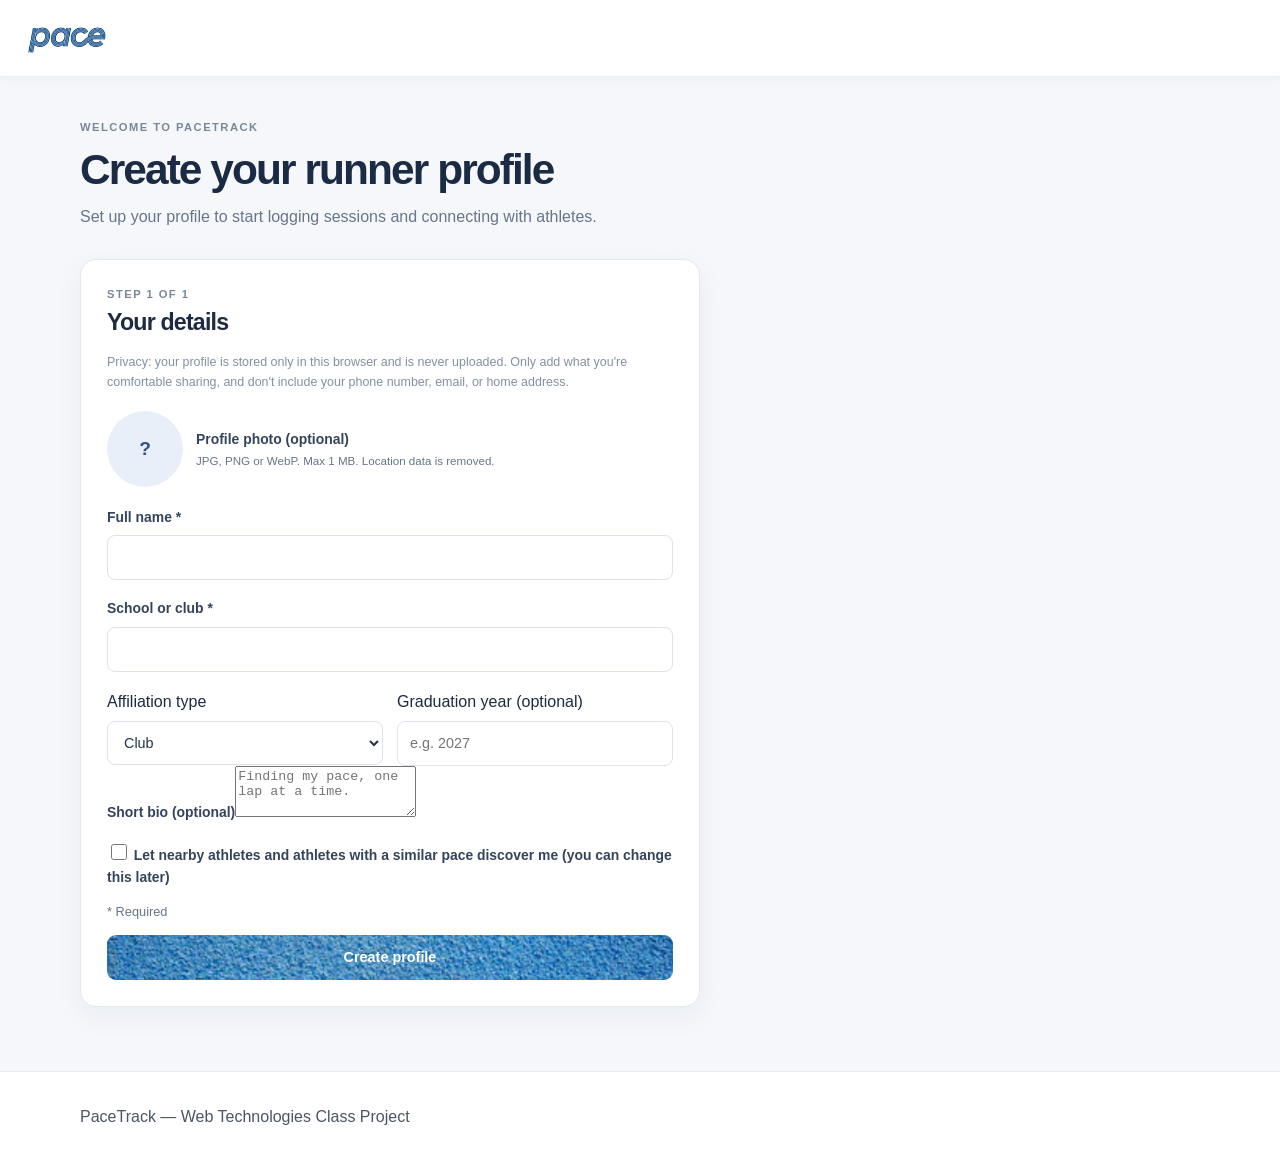
==== commit 794f25ec: "Security and Registration Form Add security hardening and required first-visit registration  Securit" ====
--- a/index.html
+++ b/index.html
@@ -3,6 +3,9 @@
 <head>
   <meta charset="UTF-8">
   <meta name="viewport" content="width=device-width, initial-scale=1.0">
+  <!-- Security: only load scripts, styles and images from this site (plus local data: image previews). -->
+  <meta http-equiv="Content-Security-Policy" content="default-src 'self'; img-src 'self' data:; object-src 'none'; base-uri 'self'; form-action 'self'">
+  <meta name="referrer" content="no-referrer">
 
   <title>Home | PaceTrack</title>
 
--- a/css/style.css
+++ b/css/style.css
@@ -1106,6 +1106,30 @@
   clip-path: inset(50%) !important;
 }
 
+/* ---------- Registration (first visit) ---------- */
+.register-card {
+  max-width: 620px;
+}
+
+.register-card .privacy-note {
+  margin: 0 0 18px;
+}
+
+.register-card .check-row {
+  margin: 0 0 14px;
+  align-items: flex-start;
+}
+
+.register-card .form-hint {
+  margin: 0 0 10px;
+  color: var(--muted);
+  font-size: 0.8rem;
+}
+
+nav[hidden] {
+  display: none !important;
+}
+
 .app-status {
   position: fixed;
   right: 20px;
